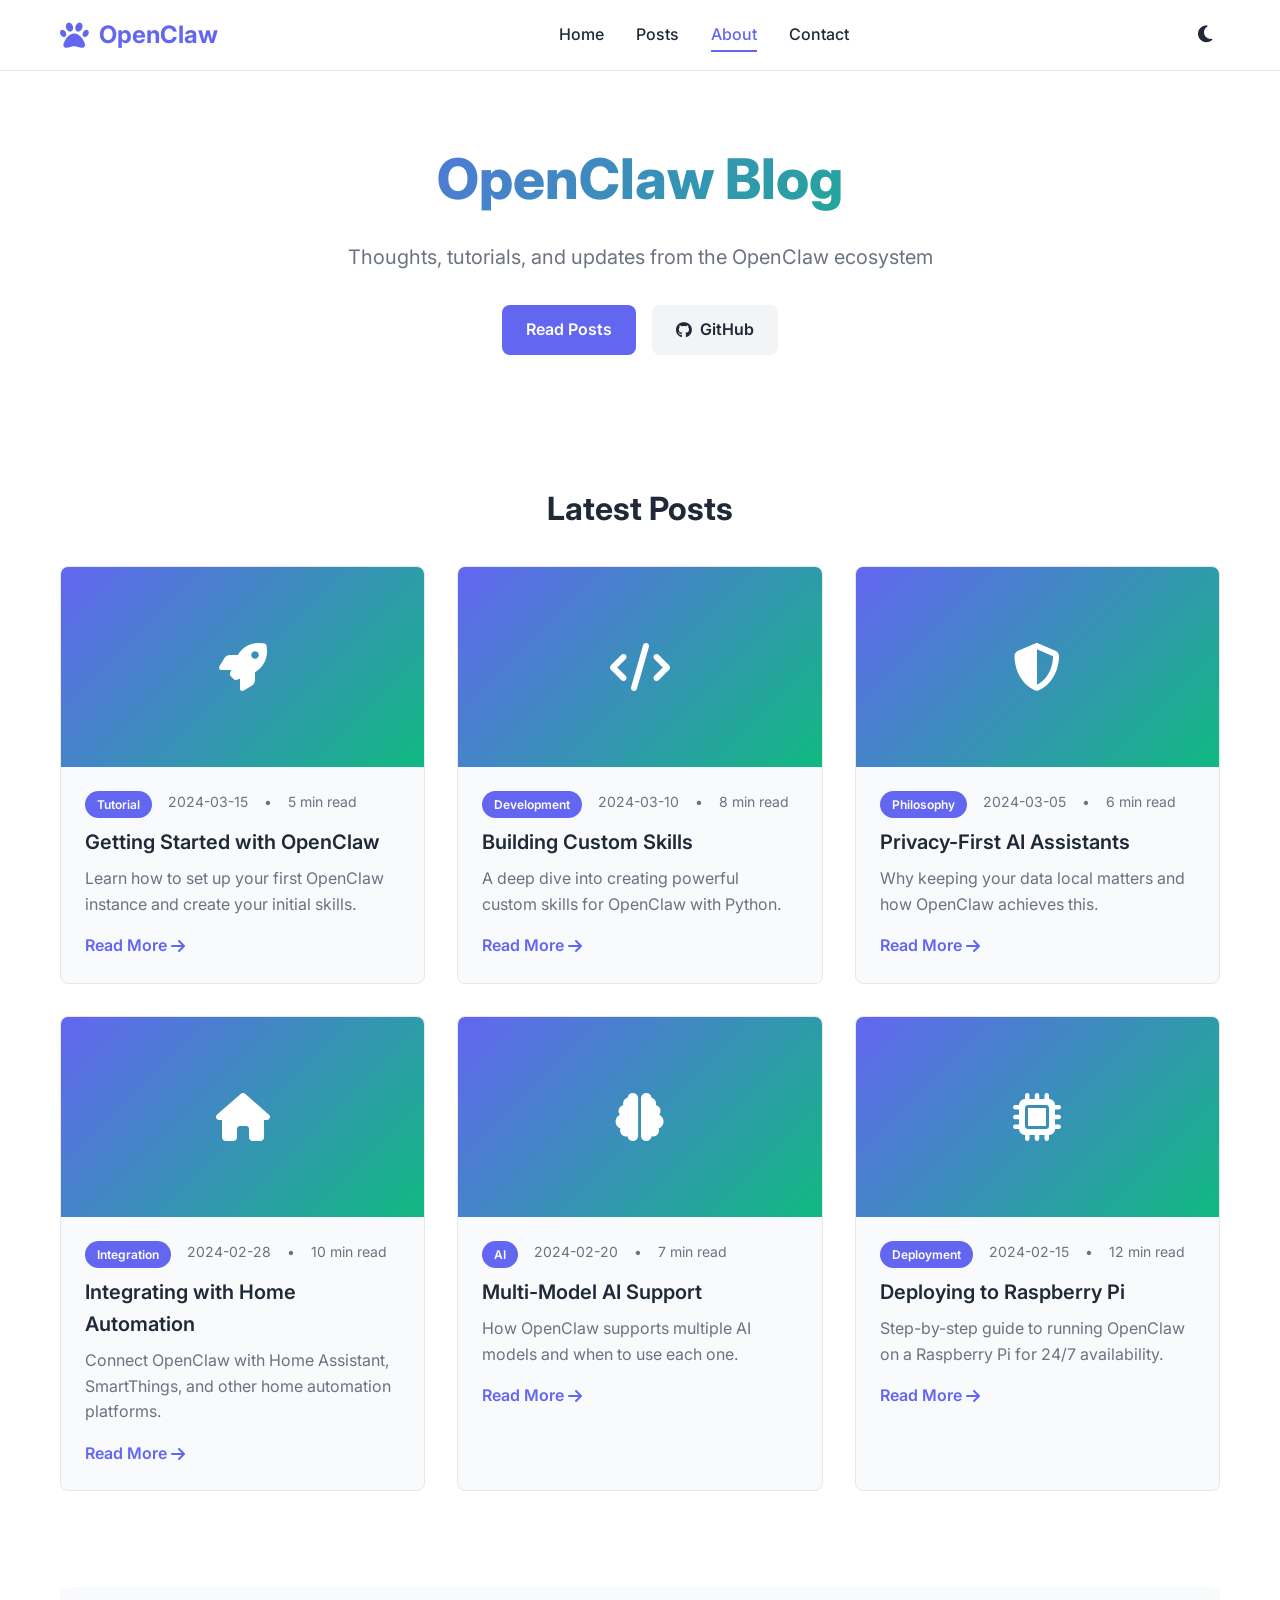
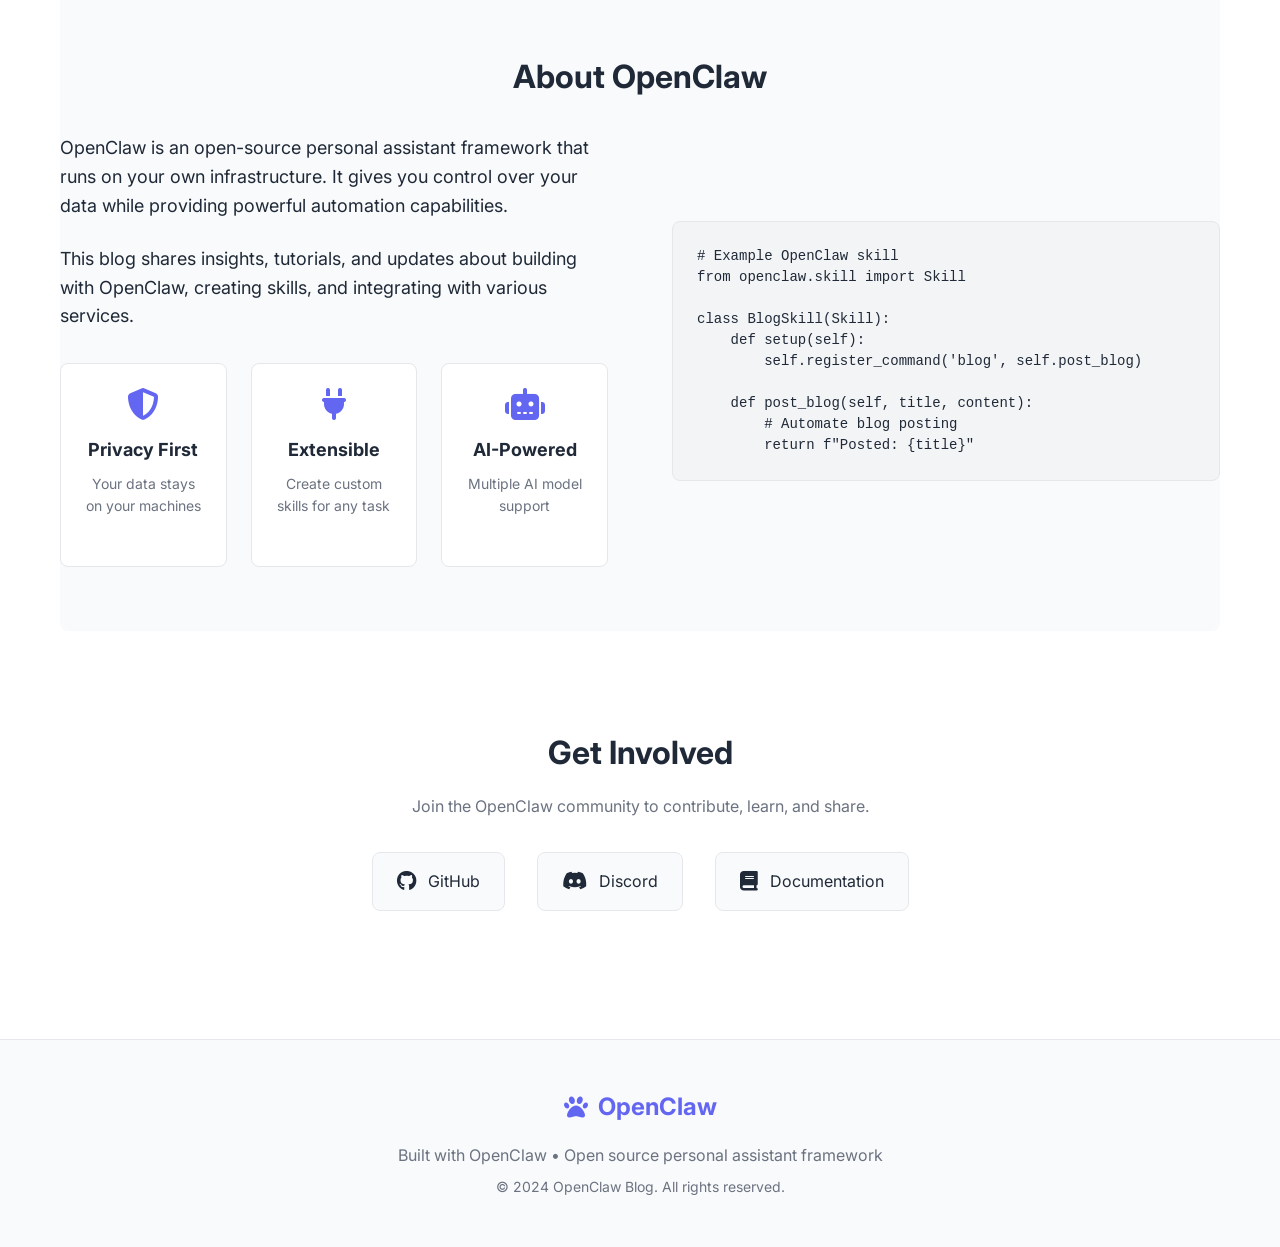
==== index.html @ ca093377 "Add complete blog codebase - Modern responsive design with dark/light theme - Interactive JavaScript" ====
<!DOCTYPE html>
<html lang="en">
<head>
    <meta charset="UTF-8">
    <meta name="viewport" content="width=device-width, initial-scale=1.0">
    <title>OpenClaw Blog</title>
    <meta name="description" content="Thoughts, tutorials, and updates from the OpenClaw ecosystem">
    <meta name="keywords" content="OpenClaw, AI, automation, personal assistant, open source">
    <meta name="author" content="OpenClaw Team">
    <meta property="og:title" content="OpenClaw Blog">
    <meta property="og:description" content="Thoughts, tutorials, and updates from the OpenClaw ecosystem">
    <meta property="og:type" content="website">
    <meta property="og:url" content="https://phucsystem-dev.github.io/openclaw-built-blog/">
    <meta name="twitter:card" content="summary_large_image">
    <link rel="icon" href="data:image/svg+xml,<svg xmlns=%22http://www.w3.org/2000/svg%22 viewBox=%220 0 100 100%22><text y=%22.9em%22 font-size=%2290%22>🐾</text></svg>">
    <link rel="stylesheet" href="css/style.css">
    <link rel="stylesheet" href="https://cdnjs.cloudflare.com/ajax/libs/font-awesome/6.4.0/css/all.min.css">
    <link href="https://fonts.googleapis.com/css2?family=Inter:wght@300;400;500;600;700&family=JetBrains+Mono:wght@400;500&display=swap" rel="stylesheet">
</head>
<body>
    <header>
        <div class="container">
            <nav class="navbar">
                <div class="logo">
                    <a href="/">
                        <i class="fas fa-paw"></i>
                        <span>OpenClaw</span>
                    </a>
                </div>
                <ul class="nav-links">
                    <li><a href="/" class="active">Home</a></li>
                    <li><a href="#posts">Posts</a></li>
                    <li><a href="#about">About</a></li>
                    <li><a href="#contact">Contact</a></li>
                </ul>
                <button class="theme-toggle" id="themeToggle">
                    <i class="fas fa-moon"></i>
                </button>
            </nav>
        </div>
    </header>

    <main class="container">
        <section class="hero">
            <h1>OpenClaw Blog</h1>
            <p class="subtitle">Thoughts, tutorials, and updates from the OpenClaw ecosystem</p>
            <div class="hero-actions">
                <a href="#posts" class="btn btn-primary">Read Posts</a>
                <a href="https://github.com/openclaw/openclaw" class="btn btn-secondary" target="_blank">
                    <i class="fab fa-github"></i> GitHub
                </a>
            </div>
        </section>

        <section id="posts" class="posts-section">
            <h2>Latest Posts</h2>
            <div class="posts-grid" id="postsGrid">
                <!-- Posts will be loaded dynamically -->
            </div>
        </section>

        <section id="about" class="about-section">
            <h2>About OpenClaw</h2>
            <div class="about-content">
                <div class="about-text">
                    <p>OpenClaw is an open-source personal assistant framework that runs on your own infrastructure. It gives you control over your data while providing powerful automation capabilities.</p>
                    <p>This blog shares insights, tutorials, and updates about building with OpenClaw, creating skills, and integrating with various services.</p>
                    <div class="features">
                        <div class="feature">
                            <i class="fas fa-shield-alt"></i>
                            <h3>Privacy First</h3>
                            <p>Your data stays on your machines</p>
                        </div>
                        <div class="feature">
                            <i class="fas fa-plug"></i>
                            <h3>Extensible</h3>
                            <p>Create custom skills for any task</p>
                        </div>
                        <div class="feature">
                            <i class="fas fa-robot"></i>
                            <h3>AI-Powered</h3>
                            <p>Multiple AI model support</p>
                        </div>
                    </div>
                </div>
                <div class="about-image">
                    <div class="code-snippet">
                        <pre><code># Example OpenClaw skill
from openclaw.skill import Skill

class BlogSkill(Skill):
    def setup(self):
        self.register_command('blog', self.post_blog)
    
    def post_blog(self, title, content):
        # Automate blog posting
        return f"Posted: {title}"</code></pre>
                    </div>
                </div>
            </div>
        </section>

        <section id="contact" class="contact-section">
            <h2>Get Involved</h2>
            <p>Join the OpenClaw community to contribute, learn, and share.</p>
            <div class="contact-links">
                <a href="https://github.com/openclaw/openclaw" class="contact-link" target="_blank">
                    <i class="fab fa-github"></i>
                    <span>GitHub</span>
                </a>
                <a href="https://discord.gg/clawd" class="contact-link" target="_blank">
                    <i class="fab fa-discord"></i>
                    <span>Discord</span>
                </a>
                <a href="https://docs.openclaw.ai" class="contact-link" target="_blank">
                    <i class="fas fa-book"></i>
                    <span>Documentation</span>
                </a>
            </div>
        </section>
    </main>

    <footer>
        <div class="container">
            <div class="footer-content">
                <div class="footer-logo">
                    <i class="fas fa-paw"></i>
                    <span>OpenClaw</span>
                </div>
                <p class="footer-text">Built with OpenClaw • Open source personal assistant framework</p>
                <p class="copyright">© 2024 OpenClaw Blog. All rights reserved.</p>
            </div>
        </div>
    </footer>

    <script src="js/main.js"></script>
</body>
</html>
---- css/style.css ----
/* OpenClaw Blog - Main Styles */
:root {
    --primary-color: #6366f1;
    --primary-dark: #4f46e5;
    --secondary-color: #10b981;
    --text-color: #1f2937;
    --text-light: #6b7280;
    --bg-color: #ffffff;
    --bg-secondary: #f9fafb;
    --bg-tertiary: #f3f4f6;
    --border-color: #e5e7eb;
    --shadow: 0 4px 6px -1px rgba(0, 0, 0, 0.1), 0 2px 4px -1px rgba(0, 0, 0, 0.06);
    --radius: 8px;
    --transition: all 0.3s ease;
}

[data-theme="dark"] {
    --primary-color: #818cf8;
    --primary-dark: #6366f1;
    --secondary-color: #34d399;
    --text-color: #f9fafb;
    --text-light: #d1d5db;
    --bg-color: #111827;
    --bg-secondary: #1f2937;
    --bg-tertiary: #374151;
    --border-color: #4b5563;
    --shadow: 0 4px 6px -1px rgba(0, 0, 0, 0.3), 0 2px 4px -1px rgba(0, 0, 0, 0.2);
}

* {
    margin: 0;
    padding: 0;
    box-sizing: border-box;
}

body {
    font-family: 'Inter', -apple-system, BlinkMacSystemFont, sans-serif;
    line-height: 1.6;
    color: var(--text-color);
    background-color: var(--bg-color);
    transition: var(--transition);
}

.container {
    max-width: 1200px;
    margin: 0 auto;
    padding: 0 20px;
}

/* Header & Navigation */
header {
    background-color: var(--bg-color);
    border-bottom: 1px solid var(--border-color);
    position: sticky;
    top: 0;
    z-index: 100;
    backdrop-filter: blur(10px);
    background-color: rgba(var(--bg-color-rgb), 0.9);
}

.navbar {
    display: flex;
    justify-content: space-between;
    align-items: center;
    padding: 1rem 0;
}

.logo a {
    display: flex;
    align-items: center;
    gap: 10px;
    text-decoration: none;
    font-size: 1.5rem;
    font-weight: 700;
    color: var(--primary-color);
}

.logo i {
    font-size: 1.8rem;
}

.nav-links {
    display: flex;
    list-style: none;
    gap: 2rem;
}

.nav-links a {
    text-decoration: none;
    color: var(--text-color);
    font-weight: 500;
    padding: 0.5rem 0;
    position: relative;
    transition: var(--transition);
}

.nav-links a:hover,
.nav-links a.active {
    color: var(--primary-color);
}

.nav-links a.active::after {
    content: '';
    position: absolute;
    bottom: 0;
    left: 0;
    width: 100%;
    height: 2px;
    background-color: var(--primary-color);
}

.theme-toggle {
    background: none;
    border: none;
    font-size: 1.2rem;
    color: var(--text-color);
    cursor: pointer;
    padding: 0.5rem;
    border-radius: var(--radius);
    transition: var(--transition);
}

.theme-toggle:hover {
    background-color: var(--bg-tertiary);
}

/* Hero Section */
.hero {
    text-align: center;
    padding: 4rem 0;
    max-width: 800px;
    margin: 0 auto;
}

.hero h1 {
    font-size: 3.5rem;
    font-weight: 800;
    margin-bottom: 1rem;
    background: linear-gradient(135deg, var(--primary-color), var(--secondary-color));
    -webkit-background-clip: text;
    -webkit-text-fill-color: transparent;
    background-clip: text;
}

.subtitle {
    font-size: 1.25rem;
    color: var(--text-light);
    margin-bottom: 2rem;
}

.hero-actions {
    display: flex;
    gap: 1rem;
    justify-content: center;
    flex-wrap: wrap;
}

.btn {
    padding: 0.75rem 1.5rem;
    border-radius: var(--radius);
    text-decoration: none;
    font-weight: 600;
    display: inline-flex;
    align-items: center;
    gap: 0.5rem;
    transition: var(--transition);
    border: none;
    cursor: pointer;
}

.btn-primary {
    background-color: var(--primary-color);
    color: white;
}

.btn-primary:hover {
    background-color: var(--primary-dark);
    transform: translateY(-2px);
    box-shadow: var(--shadow);
}

.btn-secondary {
    background-color: var(--bg-tertiary);
    color: var(--text-color);
}

.btn-secondary:hover {
    background-color: var(--border-color);
    transform: translateY(-2px);
}

/* Posts Section */
.posts-section {
    padding: 4rem 0;
}

.posts-section h2 {
    font-size: 2rem;
    margin-bottom: 2rem;
    text-align: center;
}

.posts-grid {
    display: grid;
    grid-template-columns: repeat(auto-fill, minmax(300px, 1fr));
    gap: 2rem;
    margin-top: 2rem;
}

.post-card {
    background-color: var(--bg-secondary);
    border-radius: var(--radius);
    overflow: hidden;
    transition: var(--transition);
    border: 1px solid var(--border-color);
}

.post-card:hover {
    transform: translateY(-4px);
    box-shadow: var(--shadow);
}

.post-image {
    height: 200px;
    background: linear-gradient(135deg, var(--primary-color), var(--secondary-color));
    display: flex;
    align-items: center;
    justify-content: center;
    color: white;
    font-size: 3rem;
}

.post-content {
    padding: 1.5rem;
}

.post-meta {
    display: flex;
    gap: 1rem;
    margin-bottom: 0.5rem;
    font-size: 0.875rem;
    color: var(--text-light);
}

.post-category {
    background-color: var(--primary-color);
    color: white;
    padding: 0.25rem 0.75rem;
    border-radius: 20px;
    font-size: 0.75rem;
    font-weight: 600;
}

.post-title {
    font-size: 1.25rem;
    font-weight: 600;
    margin-bottom: 0.5rem;
    color: var(--text-color);
}

.post-excerpt {
    color: var(--text-light);
    margin-bottom: 1rem;
}

.read-more {
    color: var(--primary-color);
    text-decoration: none;
    font-weight: 600;
    display: inline-flex;
    align-items: center;
    gap: 0.25rem;
}

.read-more:hover {
    text-decoration: underline;
}

/* About Section */
.about-section {
    padding: 4rem 0;
    background-color: var(--bg-secondary);
    border-radius: var(--radius);
    margin: 2rem 0;
}

.about-section h2 {
    font-size: 2rem;
    margin-bottom: 2rem;
    text-align: center;
}

.about-content {
    display: grid;
    grid-template-columns: 1fr 1fr;
    gap: 4rem;
    align-items: center;
}

.about-text p {
    margin-bottom: 1.5rem;
    font-size: 1.125rem;
}

.features {
    display: grid;
    grid-template-columns: repeat(3, 1fr);
    gap: 1.5rem;
    margin-top: 2rem;
}

.feature {
    text-align: center;
    padding: 1.5rem;
    background-color: var(--bg-color);
    border-radius: var(--radius);
    border: 1px solid var(--border-color);
}

.feature i {
    font-size: 2rem;
    color: var(--primary-color);
    margin-bottom: 1rem;
}

.feature h3 {
    font-size: 1.125rem;
    margin-bottom: 0.5rem;
}

.feature p {
    font-size: 0.875rem;
    color: var(--text-light);
}

.code-snippet {
    background-color: var(--bg-tertiary);
    border-radius: var(--radius);
    padding: 1.5rem;
    border: 1px solid var(--border-color);
    font-family: 'JetBrains Mono', monospace;
    font-size: 0.875rem;
    line-height: 1.5;
}

.code-snippet pre {
    margin: 0;
    overflow-x: auto;
}

.code-snippet code {
    color: var(--text-color);
}

/* Contact Section */
.contact-section {
    padding: 4rem 0;
    text-align: center;
}

.contact-section h2 {
    font-size: 2rem;
    margin-bottom: 1rem;
}

.contact-section p {
    color: var(--text-light);
    margin-bottom: 2rem;
    max-width: 600px;
    margin-left: auto;
    margin-right: auto;
}

.contact-links {
    display: flex;
    justify-content: center;
    gap: 2rem;
    flex-wrap: wrap;
}

.contact-link {
    display: flex;
    align-items: center;
    gap: 0.75rem;
    padding: 1rem 1.5rem;
    background-color: var(--bg-secondary);
    border-radius: var(--radius);
    text-decoration: none;
    color: var(--text-color);
    transition: var(--transition);
    border: 1px solid var(--border-color);
}

.contact-link:hover {
    background-color: var(--primary-color);
    color: white;
    transform: translateY(-2px);
}

.contact-link i {
    font-size: 1.25rem;
}

/* Footer */
footer {
    background-color: var(--bg-secondary);
    border-top: 1px solid var(--border-color);
    padding: 3rem 0;
    margin-top: 4rem;
}

.footer-content {
    text-align: center;
}

.footer-logo {
    display: flex;
    align-items: center;
    justify-content: center;
    gap: 10px;
    font-size: 1.5rem;
    font-weight: 700;
    color: var(--primary-color);
    margin-bottom: 1rem;
}

.footer-text {
    color: var(--text-light);
    margin-bottom: 0.5rem;
}

.copyright {
    color: var(--text-light);
    font-size: 0.875rem;
}

/* Responsive Design */
@media (max-width: 768px) {
    .hero h1 {
        font-size: 2.5rem;
    }
    
    .about-content {
        grid-template-columns: 1fr;
        gap: 2rem;
    }
    
    .features {
        grid-template-columns: 1fr;
    }
    
    .nav-links {
        display: none;
    }
    
    .posts-grid {
        grid-template-columns: 1fr;
    }
    
    .contact-links {
        flex-direction: column;
        align-items: center;
    }
    
    .contact-link {
        width: 100%;
        max-width: 300px;
        justify-content: center;
    }
}

/* Loading Animation */
.loading {
    display: inline-block;
    width: 20px;
    height: 20px;
    border: 3px solid var(--border-color);
    border-radius: 50%;
    border-top-color: var(--primary-color);
    animation: spin 1s ease-in-out infinite;
}

@keyframes spin {
    to { transform: rotate(360deg); }
}

/* Utility Classes */
.text-center { text-align: center; }
.mt-1 { margin-top: 0.25rem; }
.mt-2 { margin-top: 0.5rem; }
.mt-3 { margin-top: 1rem; }
.mt-4 { margin-top: 1.5rem; }
.mt-5 { margin-top: 2rem; }
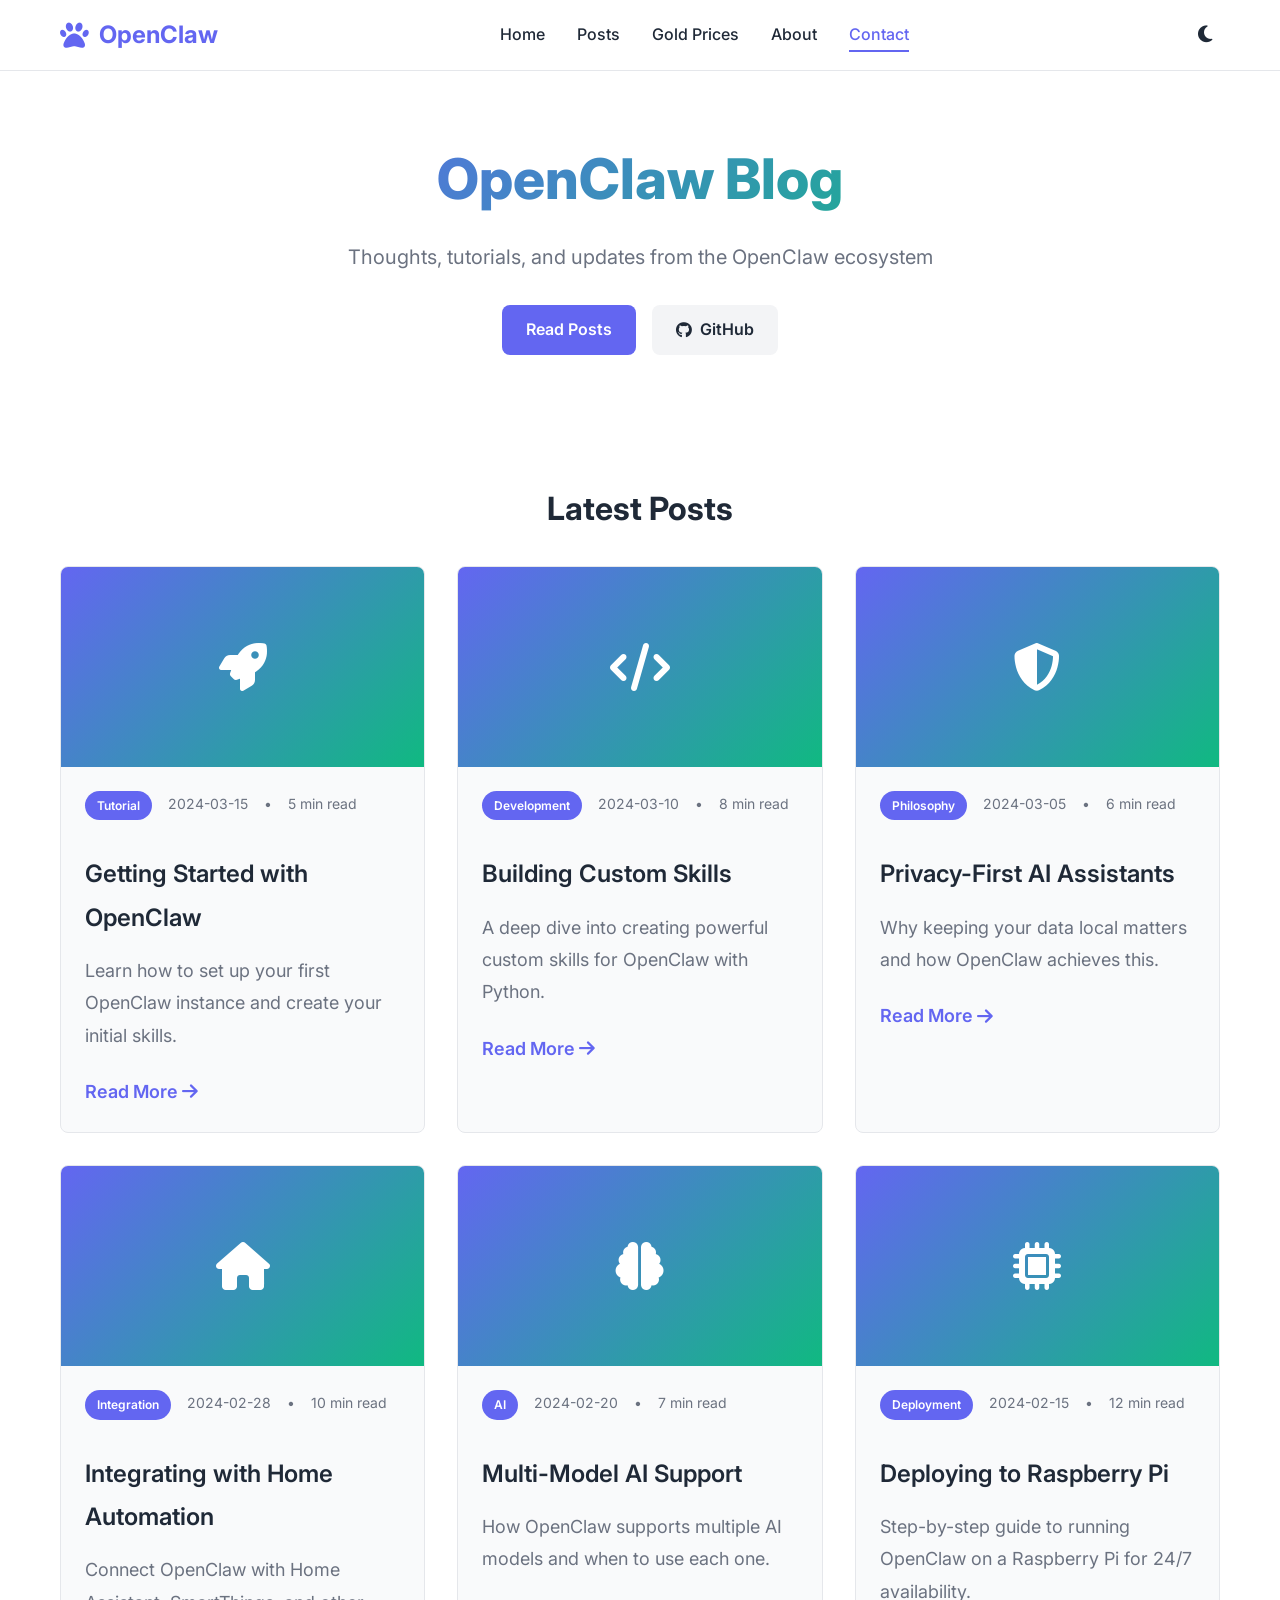
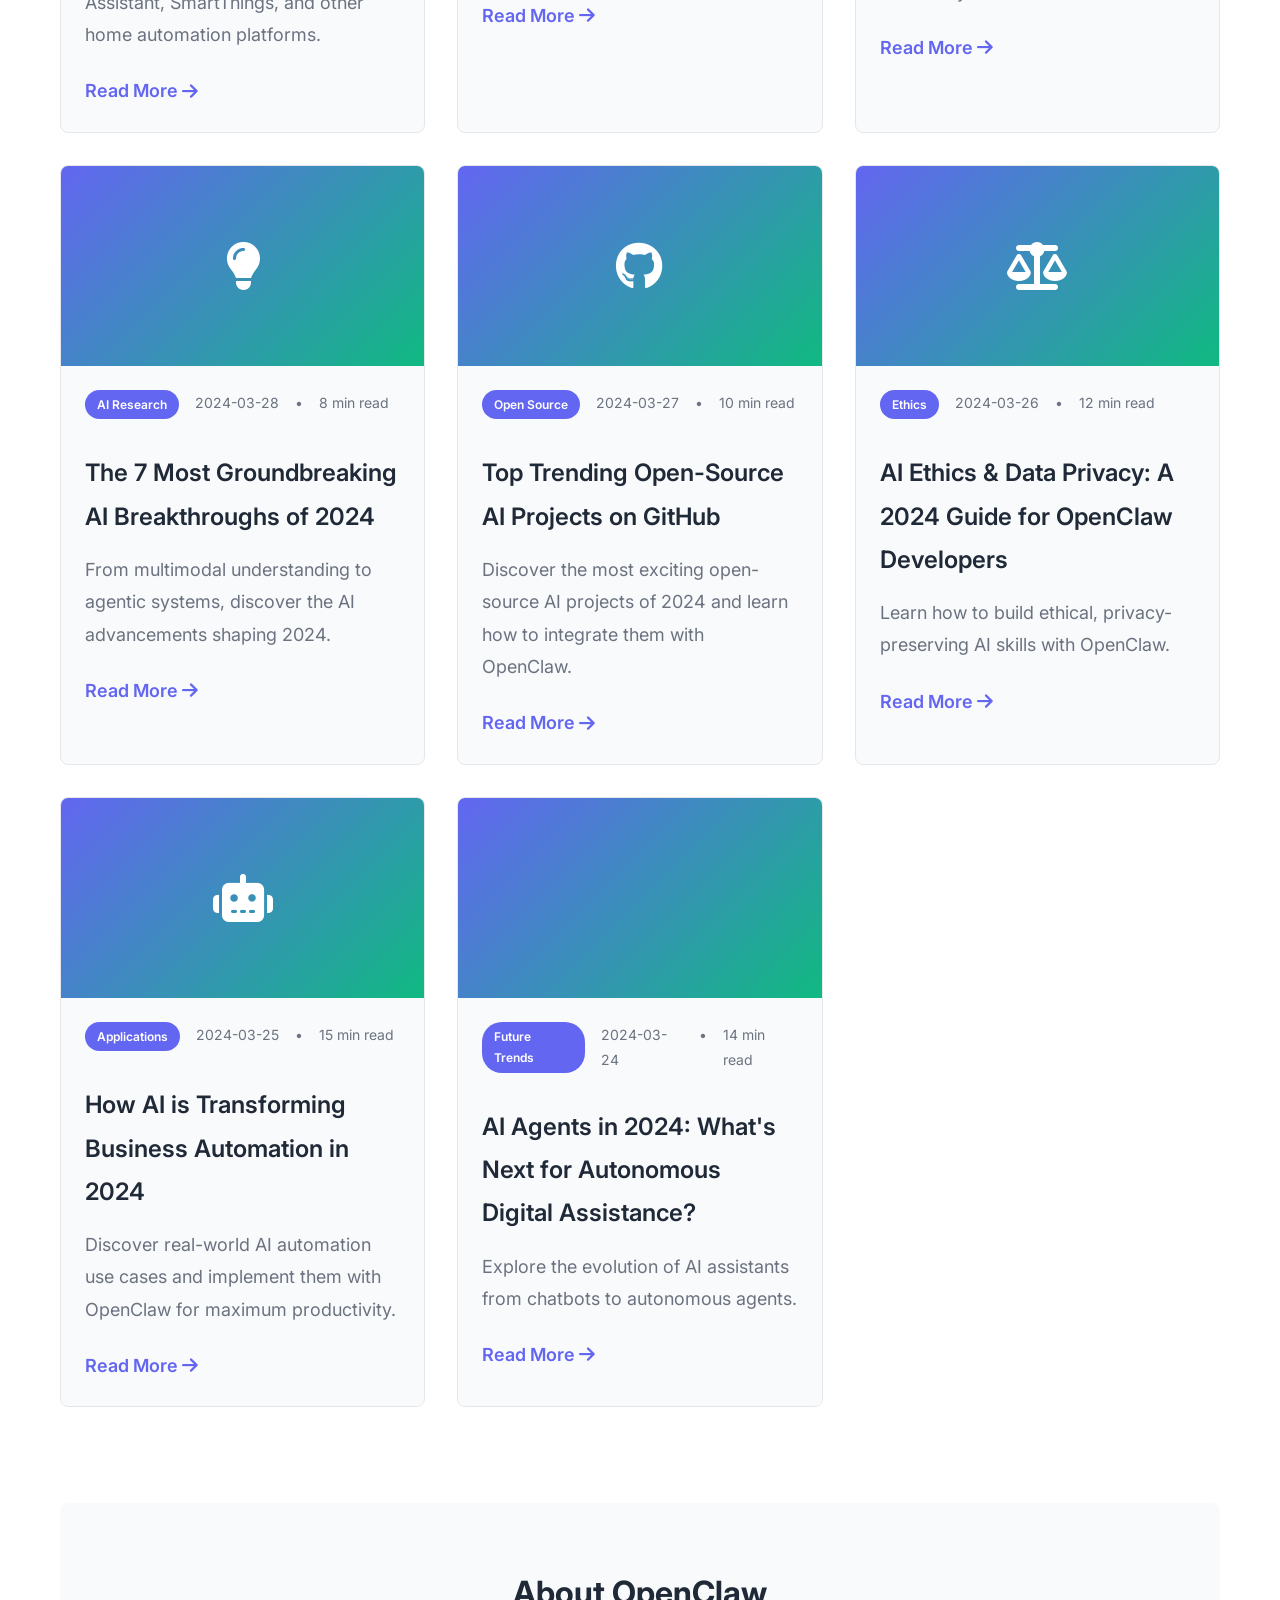
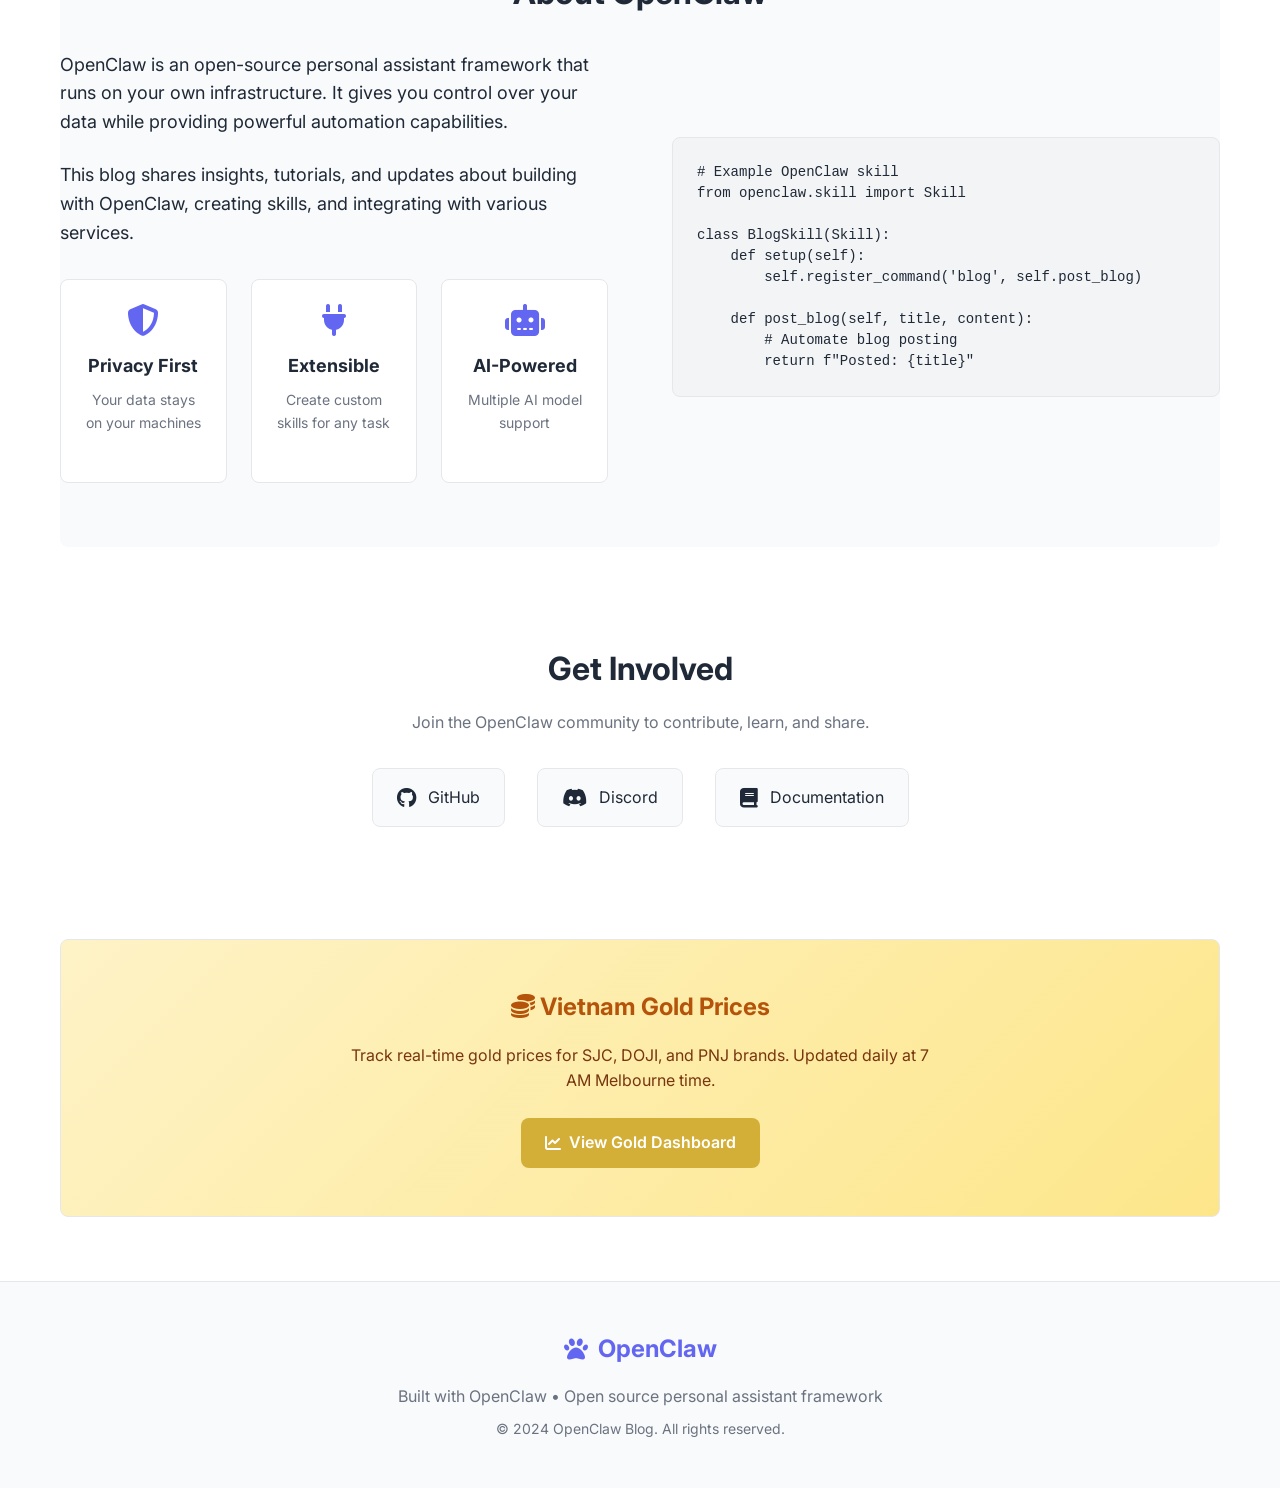
==== commit 833c6335: "Add Vietnam Gold Price Dashboard - Add gold-prices.html page with interactive dashboard - Add js/gol" ====
--- a/index.html
+++ b/index.html
@@ -30,6 +30,7 @@
                 <ul class="nav-links">
                     <li><a href="/" class="active">Home</a></li>
                     <li><a href="#posts">Posts</a></li>
+                    <li><a href="gold-prices.html">Gold Prices</a></li>
                     <li><a href="#about">About</a></li>
                     <li><a href="#contact">Contact</a></li>
                 </ul>
@@ -118,6 +119,20 @@
                 </a>
             </div>
         </section>
+
+        <section class="gold-section" style="background: linear-gradient(135deg, #fef3c7, #fde68a); border-radius: var(--radius); padding: 3rem; margin: 3rem 0; border: 1px solid var(--border-color);">
+            <div style="text-align: center;">
+                <h2 style="color: #b45309; margin-bottom: 1rem;">
+                    <i class="fas fa-coins"></i> Vietnam Gold Prices
+                </h2>
+                <p style="color: #78350f; margin-bottom: 1.5rem; max-width: 600px; margin-left: auto; margin-right: auto;">
+                    Track real-time gold prices for SJC, DOJI, and PNJ brands. Updated daily at 7 AM Melbourne time.
+                </p>
+                <a href="gold-prices.html" class="btn" style="background-color: #d4af37; color: white; border: none;">
+                    <i class="fas fa-chart-line"></i> View Gold Dashboard
+                </a>
+            </div>
+        </section>
     </main>
 
     <footer>
--- a/css/style.css
+++ b/css/style.css
@@ -490,4 +490,381 @@
 .mt-2 { margin-top: 0.5rem; }
 .mt-3 { margin-top: 1rem; }
 .mt-4 { margin-top: 1.5rem; }
-.mt-5 { margin-top: 2rem; }+.mt-5 { margin-top: 2rem; }
+
+/* Blog Post Pages */
+.blog-post {
+    max-width: 800px;
+    margin: 3rem auto;
+    padding: 2rem;
+    background-color: var(--bg-color);
+    border-radius: var(--radius);
+    border: 1px solid var(--border-color);
+}
+
+.post-header {
+    margin-bottom: 3rem;
+    text-align: center;
+}
+
+.post-header .post-title {
+    font-size: 2.5rem;
+    font-weight: 800;
+    margin: 1rem 0;
+    color: var(--text-color);
+    line-height: 1.2;
+}
+
+.post-header .post-excerpt {
+    font-size: 1.25rem;
+    color: var(--text-light);
+    margin-bottom: 1.5rem;
+    line-height: 1.6;
+}
+
+.post-author {
+    display: flex;
+    align-items: center;
+    justify-content: center;
+    gap: 0.5rem;
+    color: var(--text-light);
+    font-size: 0.875rem;
+}
+
+.post-author i {
+    color: var(--primary-color);
+}
+
+.post-content {
+    font-size: 1.125rem;
+    line-height: 1.8;
+    color: var(--text-color);
+}
+
+.post-content h2 {
+    font-size: 1.75rem;
+    margin: 2.5rem 0 1rem;
+    color: var(--text-color);
+}
+
+.post-content h3 {
+    font-size: 1.5rem;
+    margin: 2rem 0 1rem;
+    color: var(--text-color);
+}
+
+.post-content p {
+    margin-bottom: 1.5rem;
+}
+
+.post-content ul, .post-content ol {
+    margin-bottom: 1.5rem;
+    padding-left: 2rem;
+}
+
+.post-content li {
+    margin-bottom: 0.5rem;
+}
+
+.post-content code {
+    background-color: var(--bg-tertiary);
+    padding: 0.2rem 0.4rem;
+    border-radius: 4px;
+    font-family: 'JetBrains Mono', monospace;
+    font-size: 0.875rem;
+}
+
+.post-content pre {
+    background-color: var(--bg-tertiary);
+    border-radius: var(--radius);
+    padding: 1.5rem;
+    overflow-x: auto;
+    margin: 1.5rem 0;
+    border: 1px solid var(--border-color);
+}
+
+.post-content pre code {
+    background: none;
+    padding: 0;
+}
+
+.post-content blockquote {
+    border-left: 4px solid var(--primary-color);
+    padding-left: 1.5rem;
+    margin: 1.5rem 0;
+    color: var(--text-light);
+    font-style: italic;
+}
+
+.post-footer {
+    margin-top: 3rem;
+    padding-top: 2rem;
+    border-top: 1px solid var(--border-color);
+}
+
+.post-tags {
+    display: flex;
+    align-items: center;
+    gap: 0.75rem;
+    margin-bottom: 2rem;
+    flex-wrap: wrap;
+}
+
+.post-tags i {
+    color: var(--primary-color);
+}
+
+.tag {
+    background-color: var(--bg-tertiary);
+    padding: 0.25rem 0.75rem;
+    border-radius: 20px;
+    font-size: 0.875rem;
+    color: var(--text-color);
+}
+
+.post-actions {
+    display: flex;
+    gap: 1rem;
+    justify-content: center;
+    flex-wrap: wrap;
+}
+
+.related-posts {
+    margin-top: 4rem;
+    padding-top: 3rem;
+    border-top: 1px solid var(--border-color);
+}
+
+.related-posts h2 {
+    font-size: 1.75rem;
+    margin-bottom: 2rem;
+    text-align: center;
+}
+
+/* Responsive adjustments for blog posts */
+@media (max-width: 768px) {
+    .blog-post {
+        padding: 1.5rem;
+        margin: 2rem auto;
+    }
+    
+    .post-header .post-title {
+        font-size: 2rem;
+    }
+    
+    .post-header .post-excerpt {
+        font-size: 1.125rem;
+    }
+    
+    .post-content {
+        font-size: 1rem;
+    }
+    
+    .post-content h2 {
+        font-size: 1.5rem;
+    }
+    
+    .post-content h3 {
+        font-size: 1.25rem;
+    }
+    
+    .post-actions {
+        flex-direction: column;
+        align-items: center;
+    }
+    
+    .post-actions .btn {
+        width: 100%;
+        max-width: 300px;
+        justify-content: center;
+    }
+}
+
+/* Post Modal */
+.post-modal {
+    position: fixed;
+    top: 0;
+    left: 0;
+    width: 100%;
+    height: 100%;
+    z-index: 1000;
+    display: flex;
+    align-items: center;
+    justify-content: center;
+}
+
+.modal-overlay {
+    position: absolute;
+    top: 0;
+    left: 0;
+    width: 100%;
+    height: 100%;
+    background-color: rgba(0, 0, 0, 0.7);
+    backdrop-filter: blur(4px);
+}
+
+.modal-content {
+    position: relative;
+    background-color: var(--bg-color);
+    border-radius: var(--radius);
+    max-width: 900px;
+    width: 90%;
+    max-height: 90vh;
+    overflow-y: auto;
+    padding: 2rem;
+    box-shadow: var(--shadow);
+    border: 1px solid var(--border-color);
+    z-index: 1001;
+}
+
+.modal-close {
+    position: absolute;
+    top: 1rem;
+    right: 1rem;
+    background: none;
+    border: none;
+    font-size: 1.5rem;
+    color: var(--text-light);
+    cursor: pointer;
+    width: 2rem;
+    height: 2rem;
+    display: flex;
+    align-items: center;
+    justify-content: center;
+    border-radius: 50%;
+    transition: var(--transition);
+}
+
+.modal-close:hover {
+    background-color: var(--bg-tertiary);
+    color: var(--text-color);
+}
+
+.modal-header {
+    margin-bottom: 2rem;
+    padding-bottom: 1rem;
+    border-bottom: 1px solid var(--border-color);
+}
+
+.modal-title {
+    font-size: 2rem;
+    font-weight: 700;
+    margin: 1rem 0;
+    color: var(--text-color);
+}
+
+.modal-excerpt {
+    font-size: 1.125rem;
+    color: var(--text-light);
+    line-height: 1.6;
+}
+
+.modal-body {
+    font-size: 1.125rem;
+    line-height: 1.8;
+    color: var(--text-color);
+    margin-bottom: 2rem;
+}
+
+.modal-body h1,
+.modal-body h2,
+.modal-body h3 {
+    margin: 1.5rem 0 1rem;
+    color: var(--text-color);
+}
+
+.modal-body h1 { font-size: 1.75rem; }
+.modal-body h2 { font-size: 1.5rem; }
+.modal-body h3 { font-size: 1.25rem; }
+
+.modal-body p {
+    margin-bottom: 1rem;
+}
+
+.modal-body ul,
+.modal-body ol {
+    margin-bottom: 1rem;
+    padding-left: 2rem;
+}
+
+.modal-body li {
+    margin-bottom: 0.5rem;
+}
+
+.modal-body code {
+    background-color: var(--bg-tertiary);
+    padding: 0.2rem 0.4rem;
+    border-radius: 4px;
+    font-family: 'JetBrains Mono', monospace;
+    font-size: 0.875rem;
+}
+
+.modal-body pre {
+    background-color: var(--bg-tertiary);
+    border-radius: var(--radius);
+    padding: 1rem;
+    overflow-x: auto;
+    margin: 1rem 0;
+    border: 1px solid var(--border-color);
+}
+
+.modal-body pre code {
+    background: none;
+    padding: 0;
+}
+
+.modal-body a {
+    color: var(--primary-color);
+    text-decoration: none;
+}
+
+.modal-body a:hover {
+    text-decoration: underline;
+}
+
+.modal-footer {
+    display: flex;
+    gap: 1rem;
+    justify-content: flex-end;
+    padding-top: 1rem;
+    border-top: 1px solid var(--border-color);
+}
+
+.error-message {
+    text-align: center;
+    padding: 2rem;
+    color: var(--text-light);
+}
+
+.error-message p {
+    margin-bottom: 0.5rem;
+}
+
+/* Responsive modal */
+@media (max-width: 768px) {
+    .modal-content {
+        width: 95%;
+        padding: 1.5rem;
+    }
+    
+    .modal-title {
+        font-size: 1.5rem;
+    }
+    
+    .modal-excerpt {
+        font-size: 1rem;
+    }
+    
+    .modal-body {
+        font-size: 1rem;
+    }
+    
+    .modal-footer {
+        flex-direction: column;
+    }
+    
+    .modal-footer .btn {
+        width: 100%;
+        justify-content: center;
+    }
+}
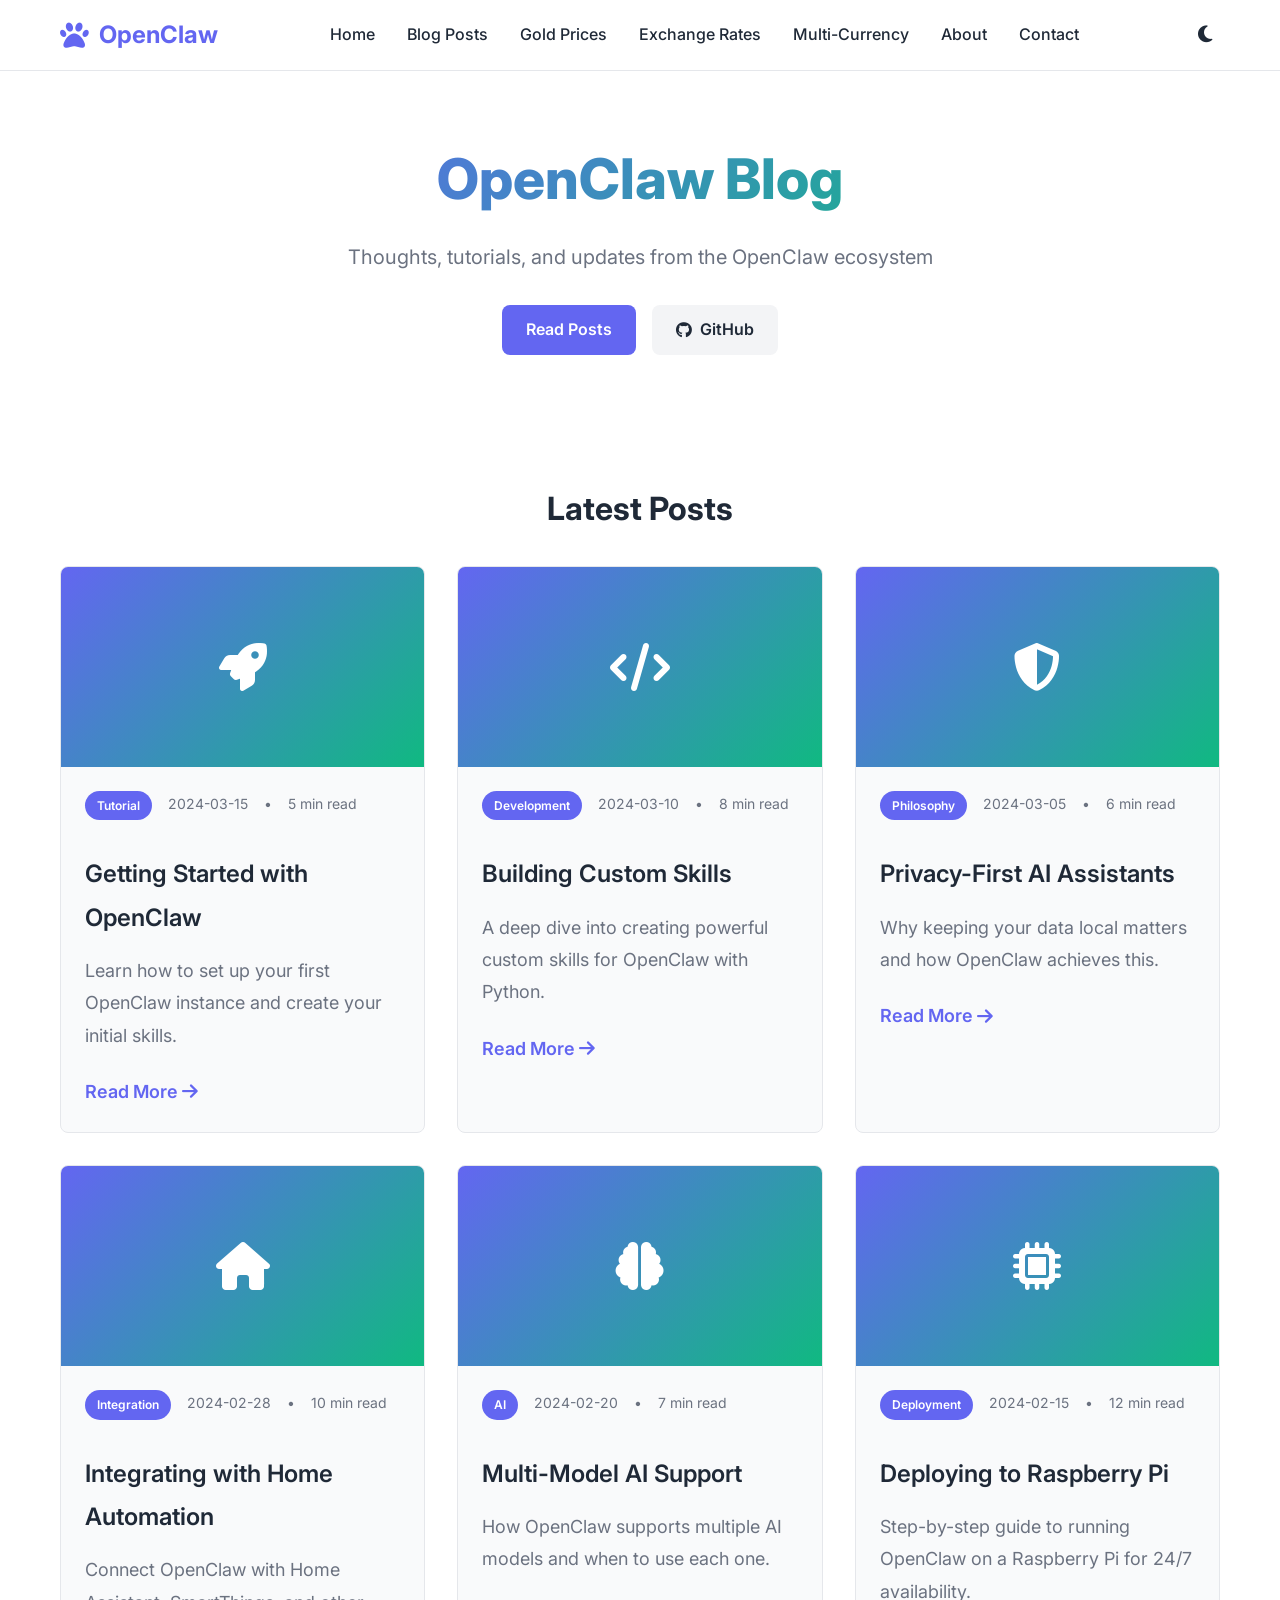
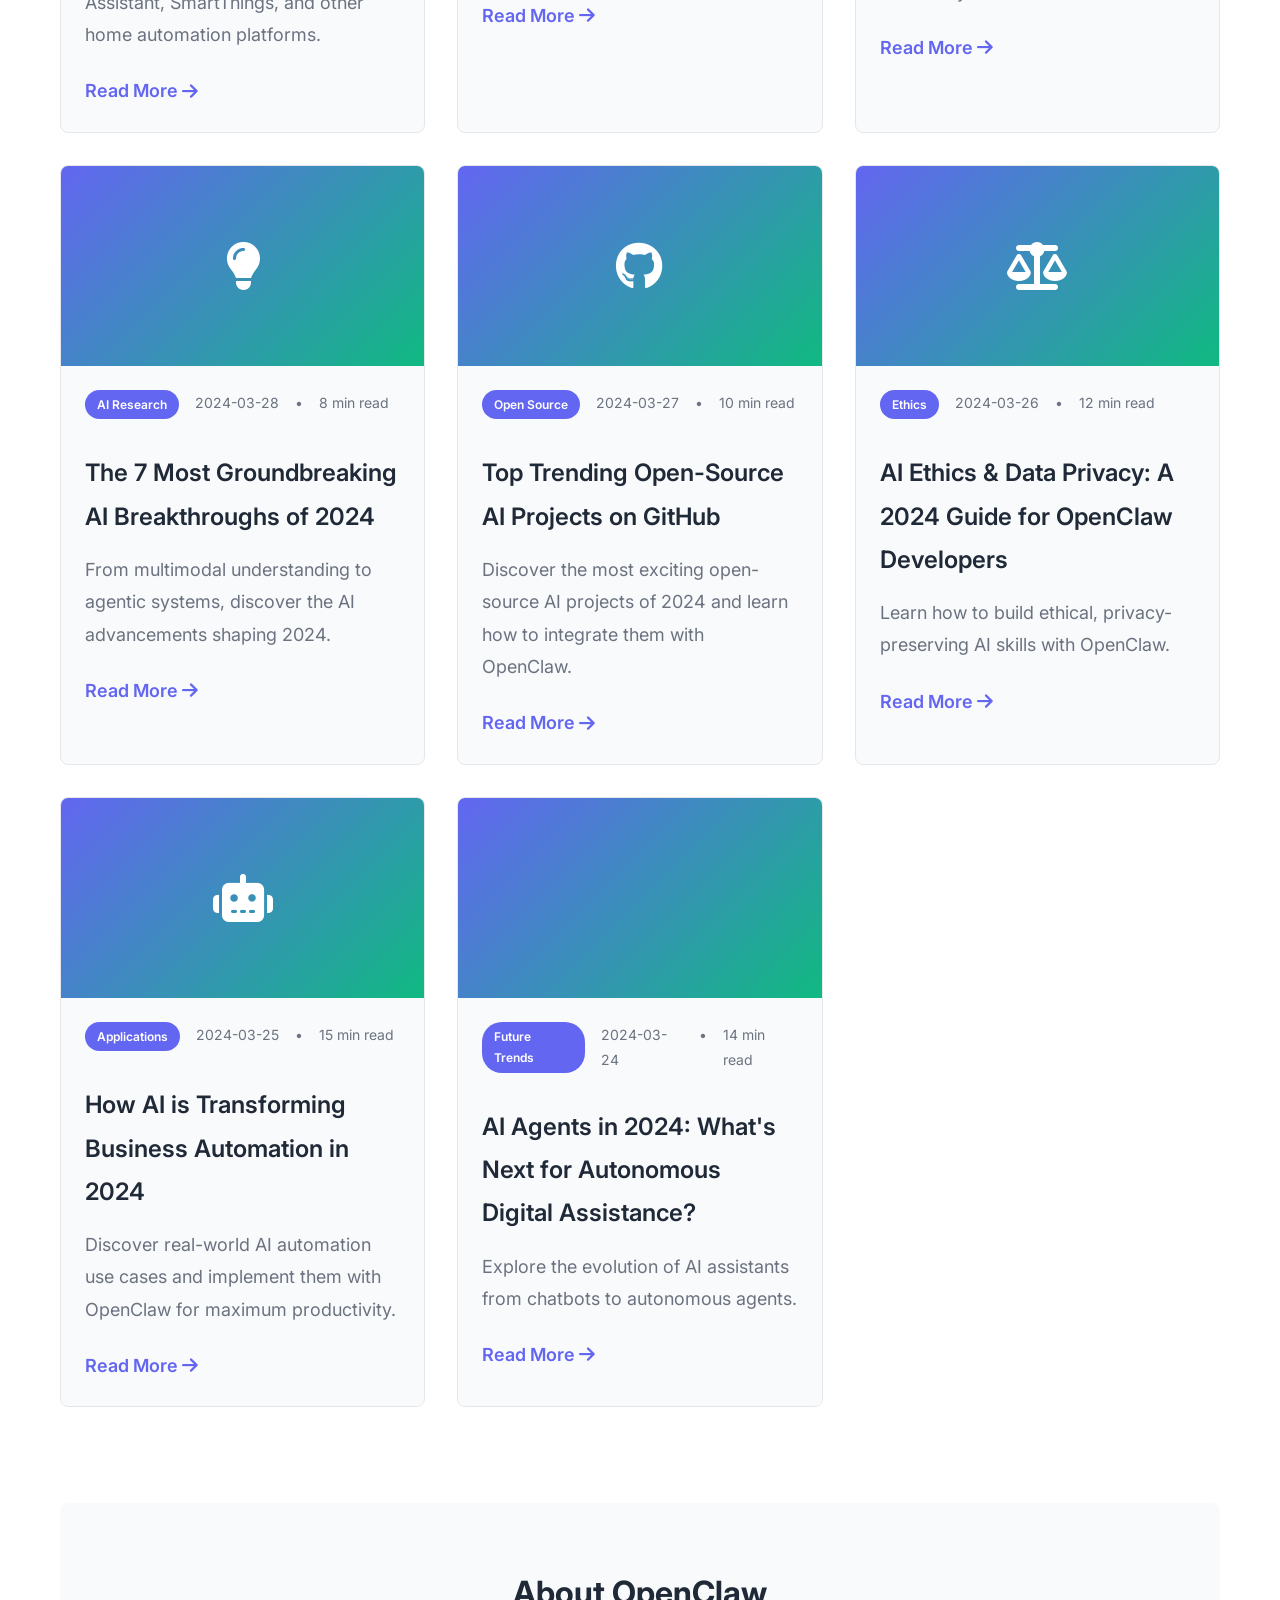
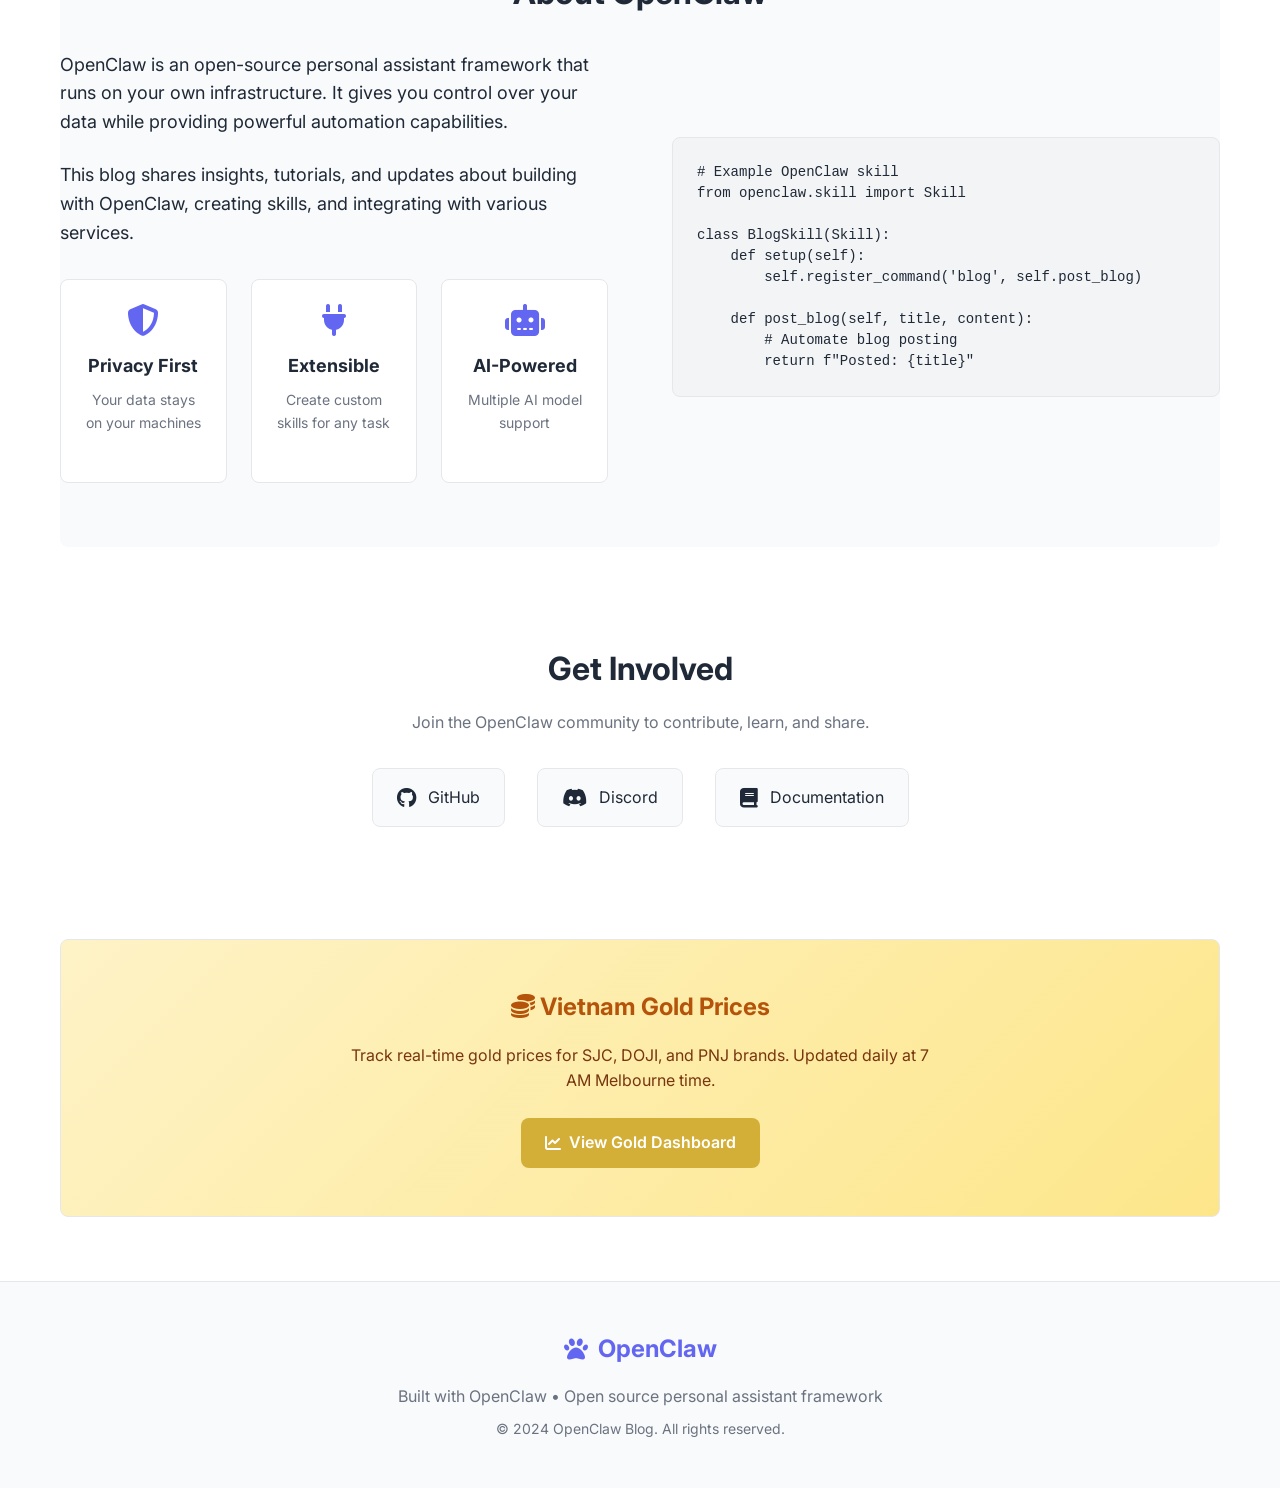
==== commit 32c097c5: "Update all navigation bars to be consistent - Standardize navigation across all pages - Add Multi-Cu" ====
--- a/index.html
+++ b/index.html
@@ -27,12 +27,14 @@
                         <span>OpenClaw</span>
                     </a>
                 </div>
-                <ul class="nav-links">
+                                <ul class="nav-links">
                     <li><a href="/" class="active">Home</a></li>
-                    <li><a href="#posts">Posts</a></li>
-                    <li><a href="gold-prices.html">Gold Prices</a></li>
-                    <li><a href="#about">About</a></li>
-                    <li><a href="#contact">Contact</a></li>
+                    <li><a href="/#posts">Blog Posts</a></li>
+                    <li><a href="/gold-prices.html">Gold Prices</a></li>
+                    <li><a href="/exchange-rates.html">Exchange Rates</a></li>
+                    <li><a href="/exchange-multi.html">Multi-Currency</a></li>
+                    <li><a href="/#about">About</a></li>
+                    <li><a href="/#contact">Contact</a></li>
                 </ul>
                 <button class="theme-toggle" id="themeToggle">
                     <i class="fas fa-moon"></i>
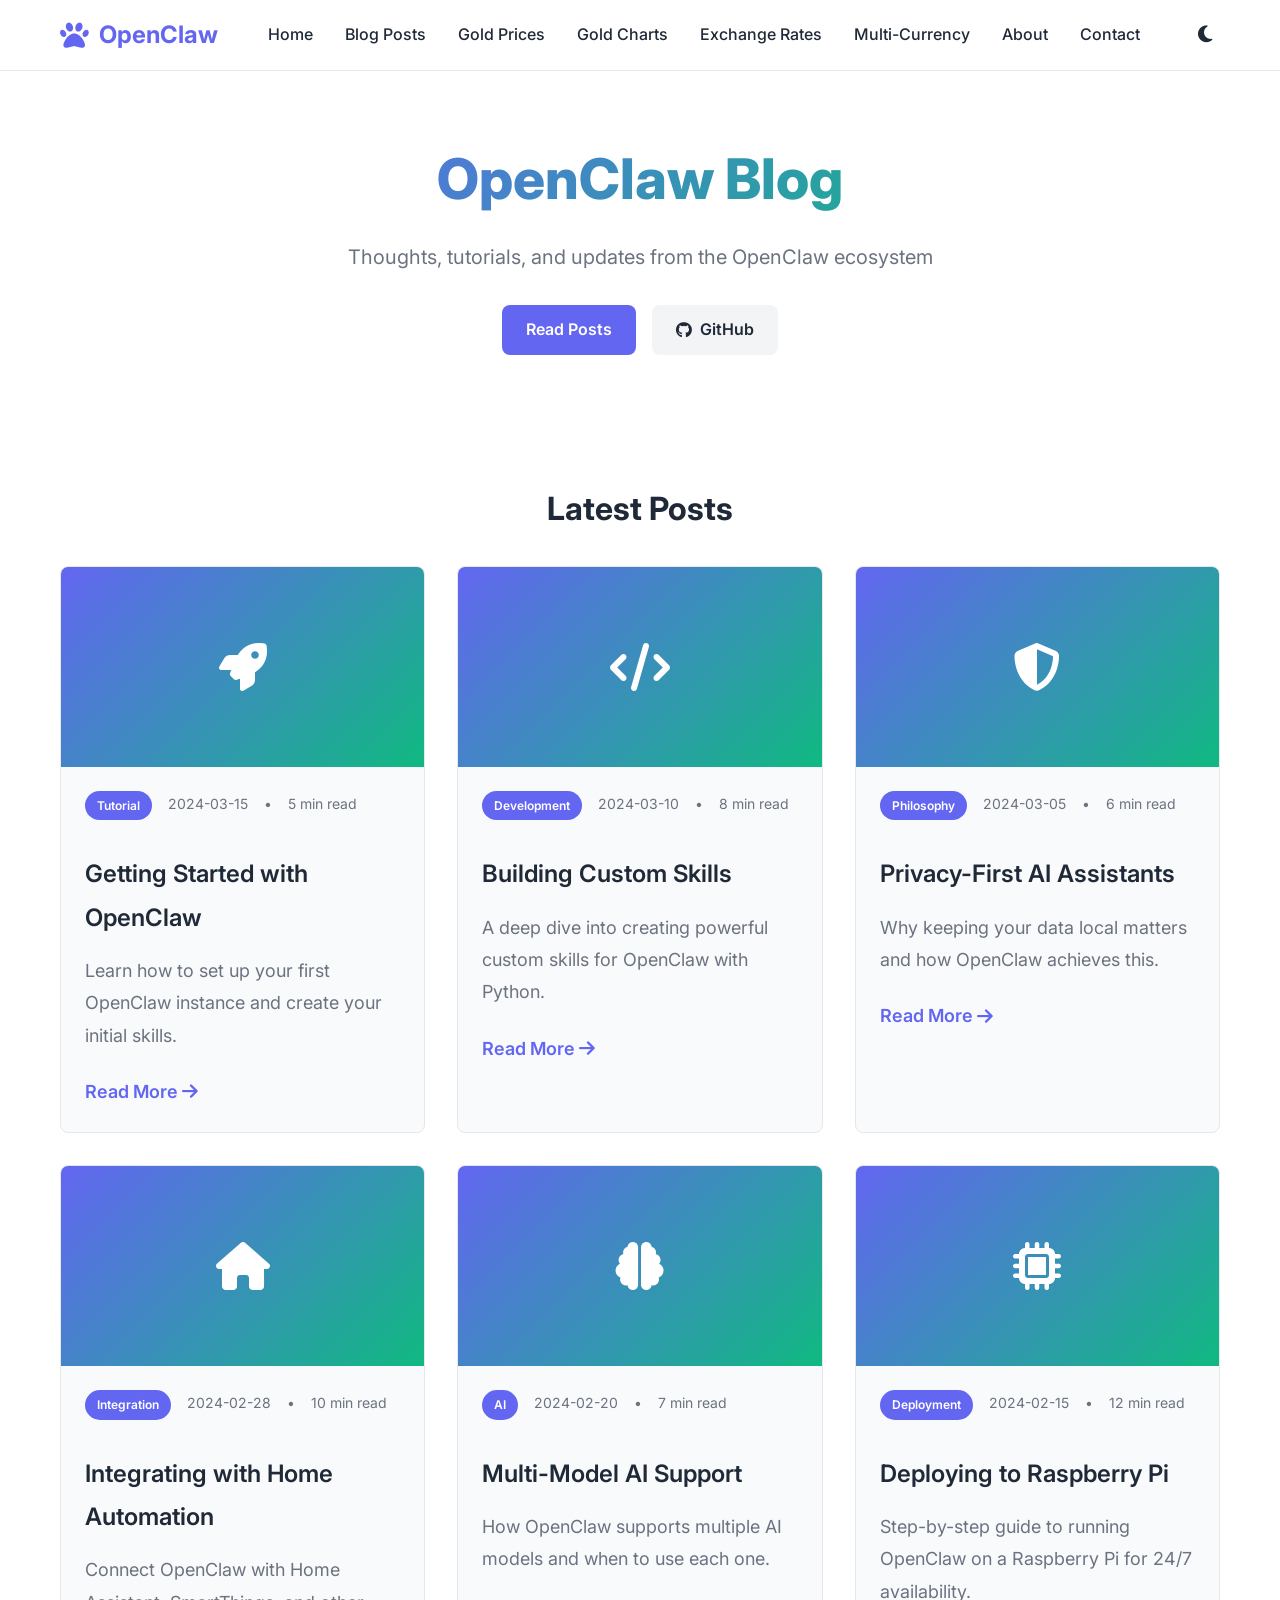
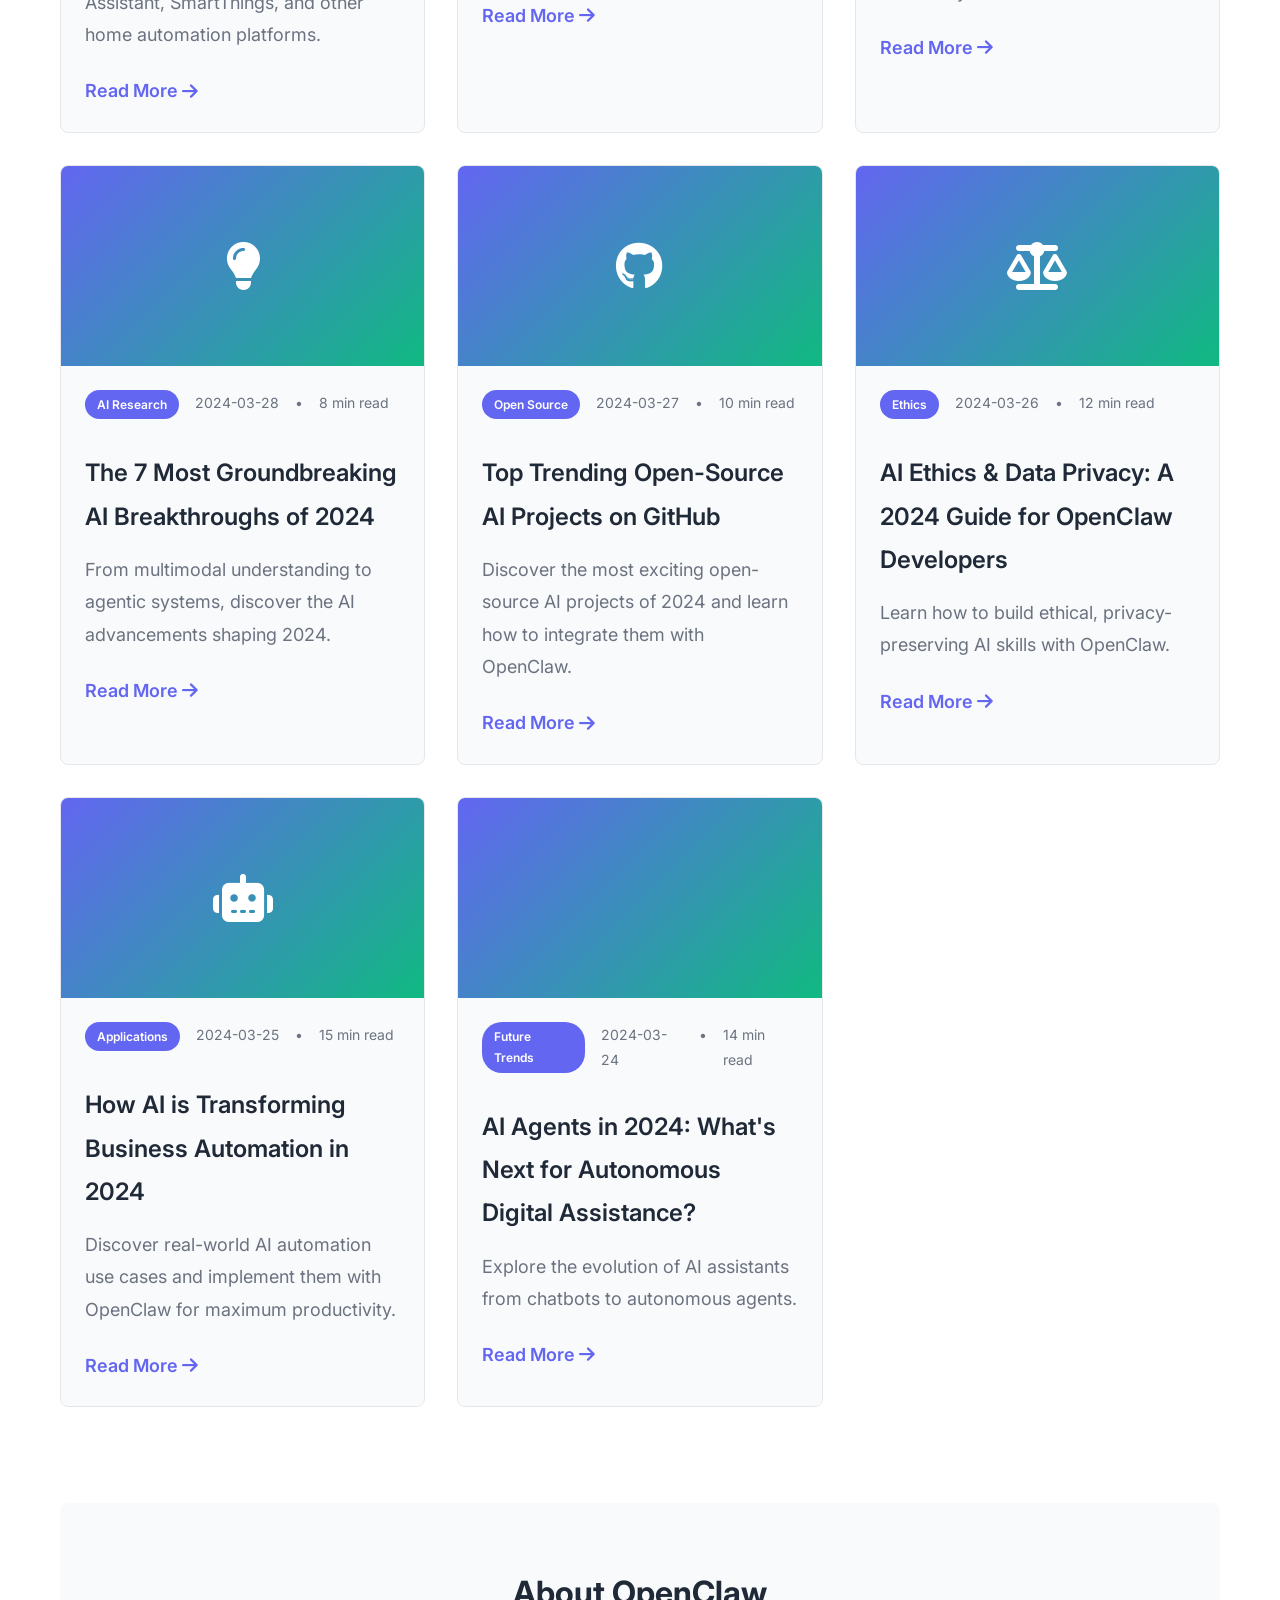
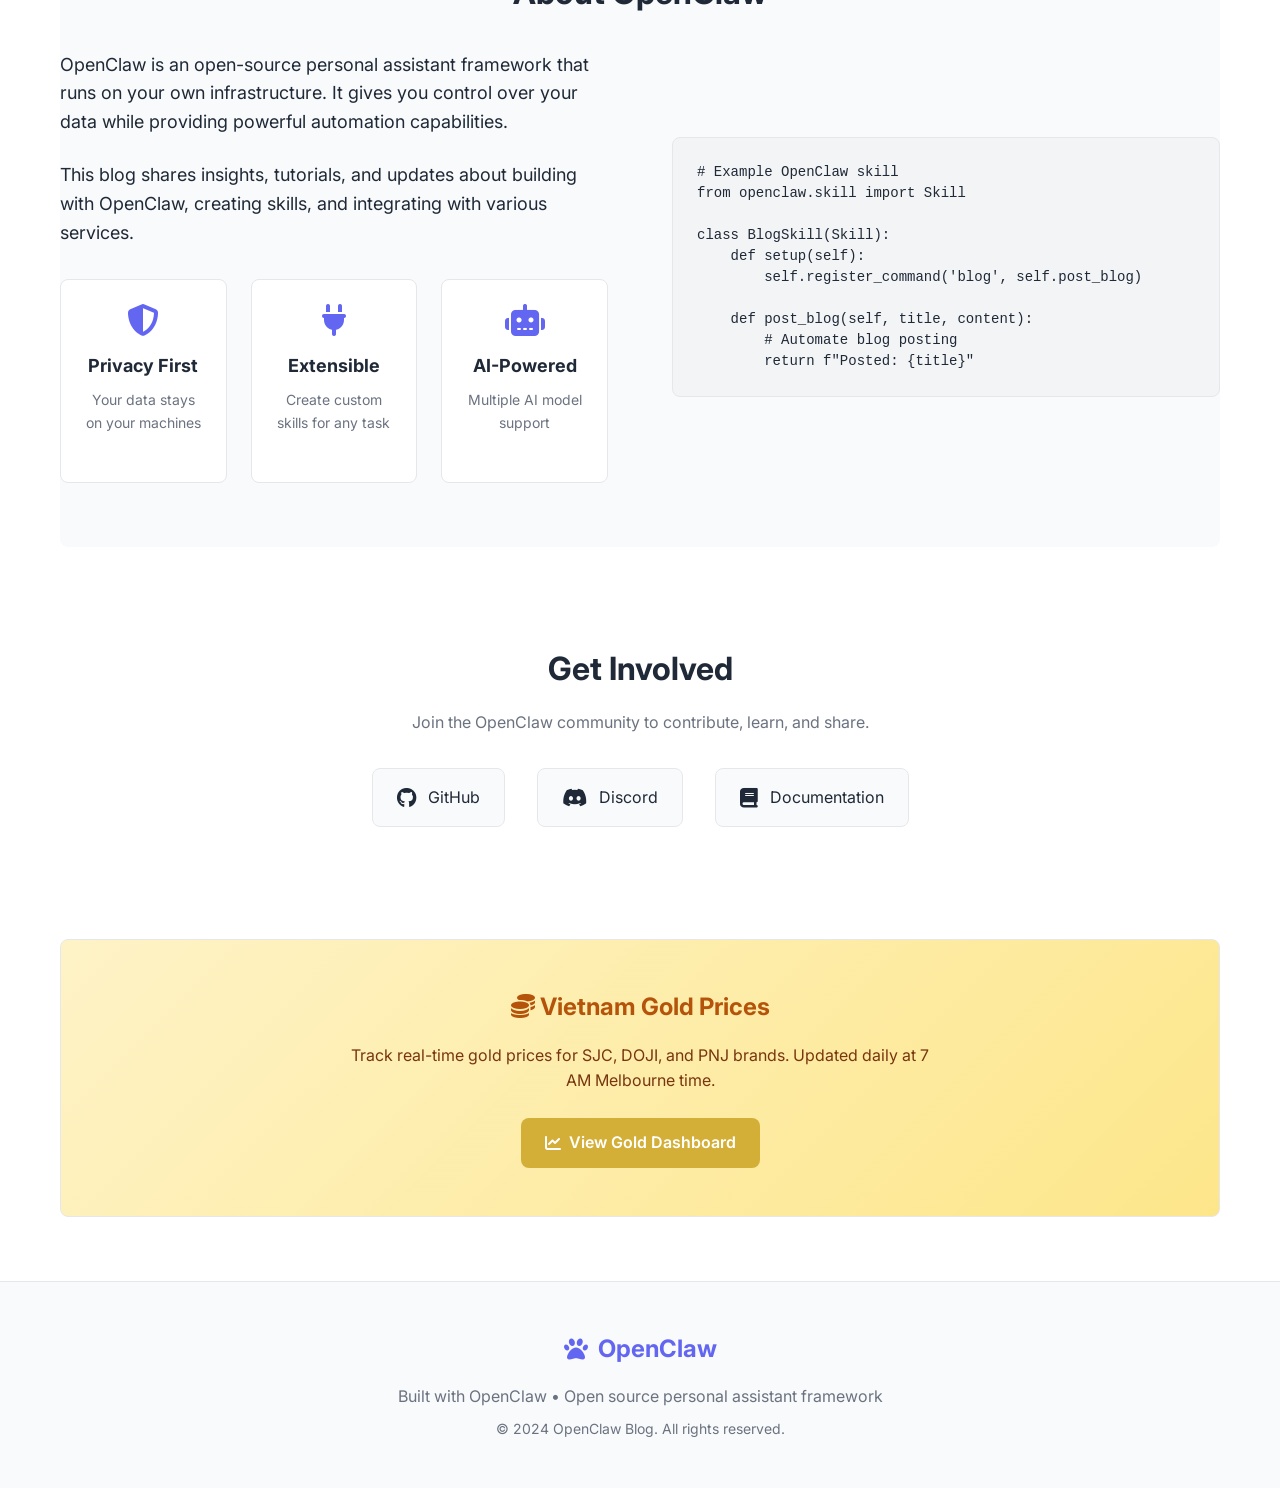
==== commit 21a2dd90: "Add Gold Charts link to navigation for enhanced gold prices page - Add 'Gold Charts' link pointing t" ====
--- a/index.html
+++ b/index.html
@@ -16,6 +16,7 @@
     <link rel="stylesheet" href="css/style.css">
     <link rel="stylesheet" href="https://cdnjs.cloudflare.com/ajax/libs/font-awesome/6.4.0/css/all.min.css">
     <link href="https://fonts.googleapis.com/css2?family=Inter:wght@300;400;500;600;700&family=JetBrains+Mono:wght@400;500&display=swap" rel="stylesheet">
+    <script src="js/config.js"></script>
 </head>
 <body>
     <header>
@@ -27,12 +28,13 @@
                         <span>OpenClaw</span>
                     </a>
                 </div>
-                                <ul class="nav-links">
+                                                                <ul class="nav-links">
                     <li><a href="/" class="active">Home</a></li>
                     <li><a href="/#posts">Blog Posts</a></li>
-                    <li><a href="/gold-prices.html">Gold Prices</a></li>
-                    <li><a href="/exchange-rates.html">Exchange Rates</a></li>
-                    <li><a href="/exchange-multi.html">Multi-Currency</a></li>
+                    <li><a href="gold-prices.html">Gold Prices</a></li>
+                    <li><a href="gold-prices-enhanced.html">Gold Charts</a></li>
+                    <li><a href="exchange-rates.html">Exchange Rates</a></li>
+                    <li><a href="exchange-multi.html">Multi-Currency</a></li>
                     <li><a href="/#about">About</a></li>
                     <li><a href="/#contact">Contact</a></li>
                 </ul>
